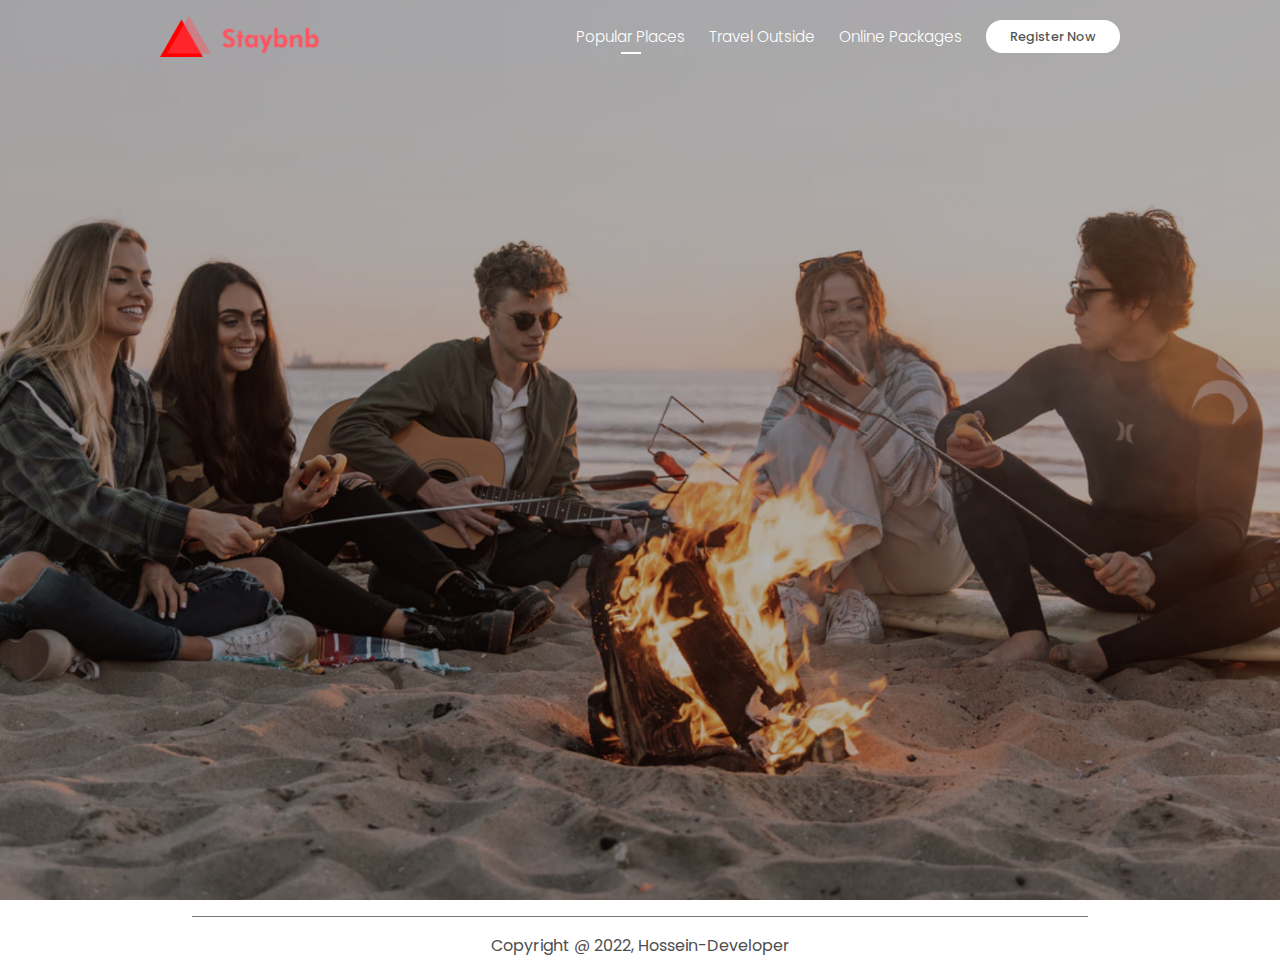
==== HouseList.html @ be30553f "Create header & footer" ====
<html lang="en">
  <head>
    <meta charset="UTF-8" />
    <meta http-equiv="X-UA-Compatible" content="IE=edge" />
    <meta name="viewport" content="width=device-width, initial-scale=1.0" />
    <!-- FontAwesome css link -->
    <link
      rel="stylesheet"
      href="https://cdnjs.cloudflare.com/ajax/libs/font-awesome/6.1.1/css/all.min.css"
      integrity="sha512-KfkfwYDsLkIlwQp6LFnl8zNdLGxu9YAA1QvwINks4PhcElQSvqcyVLLD9aMhXd13uQjoXtEKNosOWaZqXgel0g=="
      crossorigin="anonymous"
      referrerpolicy="no-referrer"
    />
    <!-- custom css link -->
    <link rel="stylesheet" href="assets/css/style.css" />
    <title>House Rental</title>
  </head>
  <body>
    <!-- header -->
    <header class="house-list-header">
      <!-- header menu -->
      <nav class="navbar-container navbar-white">
        <section class="navbar-row">
          <section class="navbar-logo">
            <img src="./assets/image/logo-red.png" alt="logo" />
          </section>
          <section class="menu-burger-btn">
            <i class="fa fa-bars"></i>
          </section>
        </section>
        <section class="navbar-row menu-burger d-none">
          <section class="navbar-menu">
            <ul>
              <li><a href="#">Popular Places</a></li>
              <li><a href="#">Travel Outside</a></li>
              <li><a href="#">Online Packages</a></li>
            </ul>
          </section>
          <section class="navbar-register-btn">
            <a href="#">Register Now</a>
          </section>
        </section>
      </nav>
    </header>

    <!-- footer -->
    <footer>
      <section class="footer-socil-icons">
        <a href="https://facebook.com/"><i class="fab fa-facebook"></i></a>
        <a href="https://youtube.com/"><i class="fab fa-youtube"></i></a>
        <a href="https://twitter.com/"><i class="fab fa-twitter"></i></a>
        <a href="https://linkedin.com/"><i class="fab fa-linkedin"></i></a>
        <a href="https://instagram.com/"><i class="fab fa-instagram"></i></a>
      </section>
      <section class="footer-copyright">
        Copyright @ 2022,
        <span
          ><a href="https://instagram.com/Hossein_developer"
            >Hossein-Developer</a
          >
        </span>
      </section>
    </footer>

    <!-- scripts -->
    <script src="assets/js/script.js"></script>
  </body>
</html>
---- assets/css/style.css ----
@import url("https://fonts.googleapis.com/css2?family=Poppins:ital,wght@0,100;0,200;0,300;0,400;0,500;0,600;1,500&display=swap");

/* default sytles */

* {
  margin: 0;
  padding: 0;
  border: none;
  outline: none;
  box-sizing: border-box;
}

body {
  background: #fff;
  color: #000;
  font-family: "Poppins", sans-serif;
}

a {
  text-decoration: none;
  color: #000;
}

li {
  list-style: none;
}

/* custom sytles */

header {
  width: 100%;
  height: 100vh;
  background-image: linear-gradient(rgba(0, 0, 0, 0.3), rgba(0, 0, 0, 0.3)),
    url("./../image/banner.png");
  background-size: cover;
  background-position: center;
}

/* header menu style */

.navbar-container {
  display: flex;
  align-items: center;
  justify-content: space-around;
  padding: 1rem 2rem;
}

.navbar-row {
  display: flex;
  align-items: center;
}

.navbar-logo img {
  width: 10rem;
}
.navbar-menu ul {
  display: flex;
}
.navbar-menu ul li a {
  color: #fff;
  margin-right: 1.5rem;
  font-size: 0.95rem;
  font-weight: 300;
}
.navbar-menu ul li:first-child {
  position: relative;
}
.navbar-menu ul li:first-child:before {
  content: "";
  position: absolute;
  bottom: -0.3rem;
  left: 34%;
  background: #fff;
  height: 1.5px;
  width: 15%;
}
.navbar-register-btn a {
  background: #fff;
  color: rgba(0, 0, 0, 0.685);
  padding: 0.5rem 1.5rem;
  border-radius: 1rem;
  font-size: 0.8rem;
  font-weight: 500;
}

.menu-burger-btn {
  display: none;
}

/* header searchBar style */

.header-searchbar {
  display: flex;
  flex-direction: column;
  align-items: center;
  margin-top: 20%;
}
.searchbar-title h1 {
  font-size: 3vw;
  color: #fff;
}
.searchbar-form form {
  display: flex;
  justify-content: space-evenly;
  background: #fff;
  padding: 0.5rem;
  margin-top: 1rem;
  border-radius: 3rem;
}
.searchbar-form form section {
  display: flex;
  flex-direction: column;
  justify-content: space-around;
  margin-left: 1.5rem;
}
.search-input {
  width: 8rem;
}
.search-input:first-of-type {
  width: 12rem;
}
.searchbar-form form section label {
  font-size: 0.9rem;
  font-weight: 600;
}

.search-border {
  border-right: 1px solid rgba(112, 112, 112, 0.486);
}
.searchbar-submit-btn button {
  background: tomato;
  color: white;
  padding: 1rem;
  border-radius: 50%;
  cursor: pointer;
}
.searchbar-submit-btn button img {
  width: 1rem;
}

main {
  margin: 0 3rem;
}

/* exclusive section & trending section styles */

.exclusive-section,
.trending-section {
  padding: 2rem 0;
}
.sub-title {
  font-size: 2vw;
  font-weight: 500;
  color: rgba(0, 0, 0, 0.795);
}
.exclusive-items,
.trending-items {
  display: flex;
  flex-wrap: wrap;
  justify-content: center;
}
.exclusive-items section {
  position: relative;
  margin: 1.5rem 0.7rem;
}
.exclusive-items section img {
  width: 14rem;
  border-radius: 1rem;
  z-index: -1;
}

.trending-items section img {
  width: 18rem;
  margin: 1.5rem 0.7rem;
  border-radius: 1rem;
}

.exclusive-items section span {
  position: absolute;
  top: 50%;
  left: 50%;
  transform: translate(-50%, -50%);
  color: #fff;
  text-align: center;
  z-index: 20;
}

.trending-items section h3 {
  margin: 0.2rem 0.7rem;
  font-weight: 500;
}

/* cta section styles */

.cta-section {
  margin: 5rem 0;
  background-image: linear-gradient(to right, #3f2321, transparent),
    url("./../image/banner-2.png");
  background-size: cover;
  background-position: center;
  border-radius: 10px;
  padding: 5%;
  color: #fff;
}

.cta-section h3 {
  font-size: 4vw;
  line-height: 5.3vw;
  font-weight: 500;
}

.cta-section p {
  font-size: 18px;
  margin: 1rem 0;
}

.cta-btn {
  display: inline-block;
  background: #ff5361;
  color: #fff;
  padding: 0.5rem 1rem;
  border-radius: 0.5rem;
  margin-top: 1rem;
}

/* travellers section styles */

.travellers-items {
  display: flex;
  flex-wrap: wrap;
  justify-content: center;
}
.travellers-items section {
  position: relative;
  margin: 1rem;
}
.travellers-items section img {
  width: 20rem;
  border-radius: 1rem;
  z-index: -1;
}
.travellers-items section p {
  position: absolute;
  top: 30%;
  left: 50%;
  transform: translate(-50%, -50%);
  width: 80%;
  color: #fff;
  font-size: 1.2rem;
  text-align: center;
}
.travellers-btn {
  display: flex;
  justify-content: center;
  margin: 2rem 0;
}
.travellers-btn a {
  padding: 1rem 4rem;
  border-radius: 2rem;
  background-color: rgba(223, 34, 1, 0.808);
  color: white;
  letter-spacing: 1px;
}

/* about section styles */

.about-section {
  text-align: center;
  margin: 80px 0;
  color: #333;
  font-size: 1rem;
}

.about-title h2 {
  font-size: 1.5rem;
  margin-bottom: 2rem;
  font-weight: 500;
}

/* footer */

footer {
  width: 100%;
  text-align: center;
}
footer,
footer a {
  color: rgb(78, 78, 78);
}
.footer-socil-icons {
  width: 70%;
  margin: 0.5rem auto;
  padding-bottom: 0.5rem;
  border-bottom: 1px solid rgba(0, 0, 0, 0.541);
}
.footer-socil-icons a {
  font-size: 1.3rem;
  margin-right: 0.5rem;
}
.footer-copyright {
  margin: 1rem 0;
}

/* make responsive */

@media only screen and (max-width: 800px) {
  .navbar-container {
    position: fixed;
    top: 0;
    flex-direction: column;
    width: 100%;
    padding: 0;
    background: #000;
    z-index: 1000;
  }

  .navbar-row {
    display: flex;
    width: 100%;
    align-items: center;
    justify-content: space-around;
    text-align: center;
    margin: 1rem 0;
  }

  .navbar-row:nth-child(2) {
    flex-direction: column-reverse;
    justify-content: center;
  }

  .d-none {
    display: none;
  }

  .navbar-menu ul {
    margin: 10px 0;
    display: flex;
    flex-direction: column;
  }
  .navbar-menu ul li {
    margin: 10px 0;
    display: block;
  }

  .navbar-register-btn {
    margin: 1rem 1rem 5px 0;
  }

  .menu-burger-btn {
    display: block;
    font-size: 1.3rem;
    color: #fff;
  }

  .header-searchbar {
    margin: 1%;
  }

  .searchbar-title h1 {
    font-size: 5vw;
    padding-top: 6rem;
  }
  .searchbar-form form {
    position: relative;
    flex-direction: column;
    justify-content: center;
    border-radius: 0.4rem;
  }
  .search-border {
    border-right: none;
    border-bottom: 1px solid rgba(102, 102, 102, 0.616);
  }
  .search-input {
    width: 78% !important;
    margin: 0.1rem;
    padding: 0.3rem;
  }
  .searchbar-form form section label {
    font-size: 0.8rem;
    font-weight: 500;
    padding: 0.2rem 0;
  }
  .searchbar-submit-btn button {
    position: absolute;
    left: 40%;
    bottom: -15%;
    padding: 1rem;
    border-radius: 50%;
  }
  .sub-title {
    font-size: 5vw;
  }
}
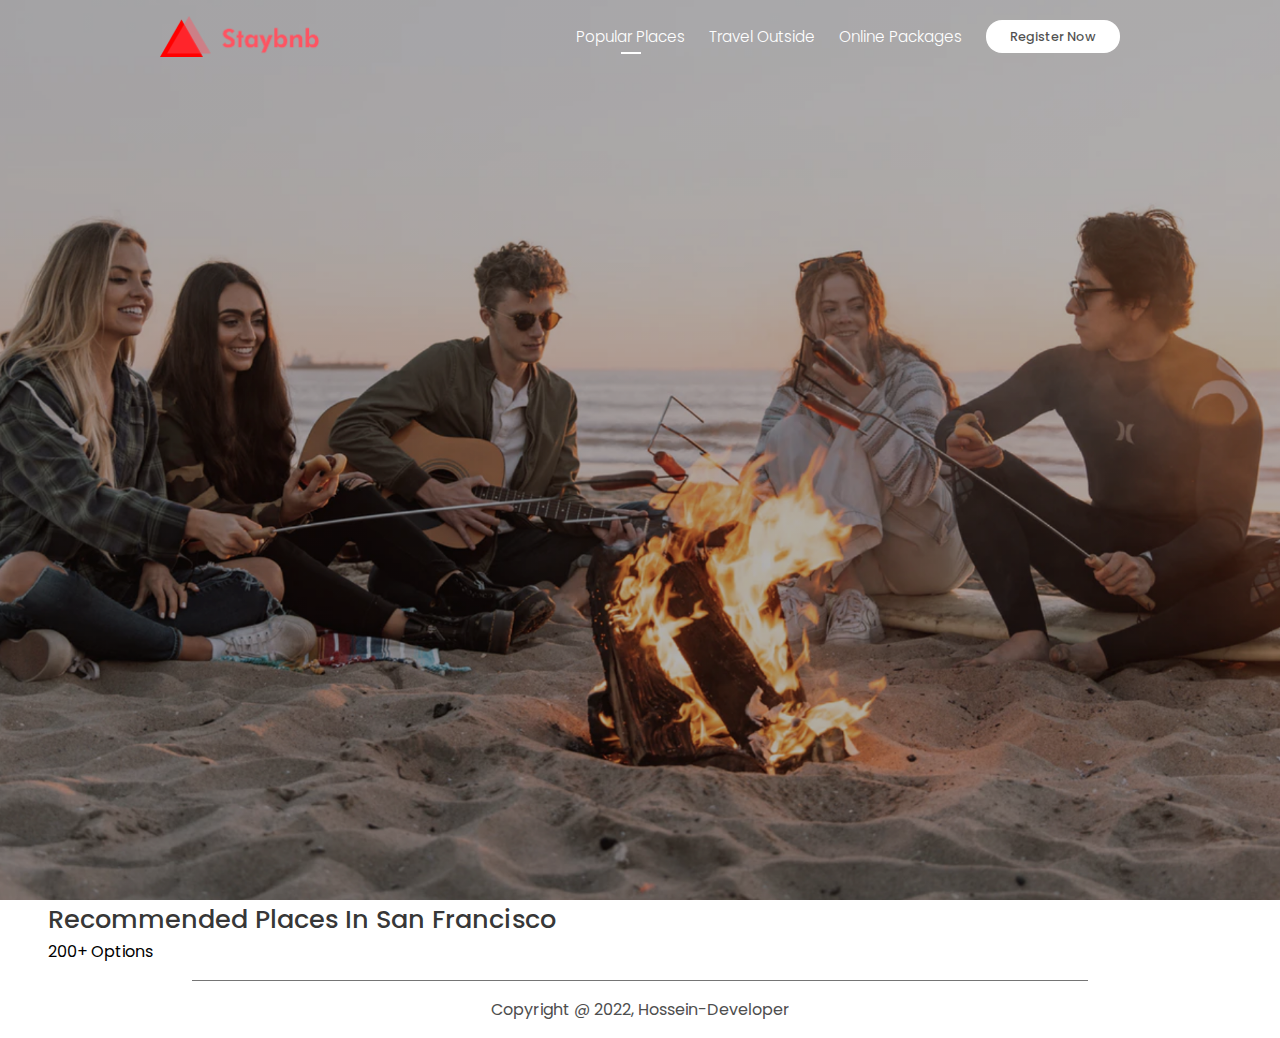
==== commit f49acbc7: "Create list container" ====
--- a/HouseList.html
+++ b/HouseList.html
@@ -43,6 +43,19 @@
       </nav>
     </header>
 
+    <main class="lists-container">
+      <section class="lists">
+        <section class="house-list">
+          <section class="house-list-title">
+            <h1 class="sub-title">Recommended Places In San Francisco</h1>
+            <p>200+ Options</p>
+          </section>
+          <section class="house-list-container"></section>
+        </section>
+        <section class="filters-list"></section>
+      </section>
+    </main>
+
     <!-- footer -->
     <footer>
       <section class="footer-socil-icons">
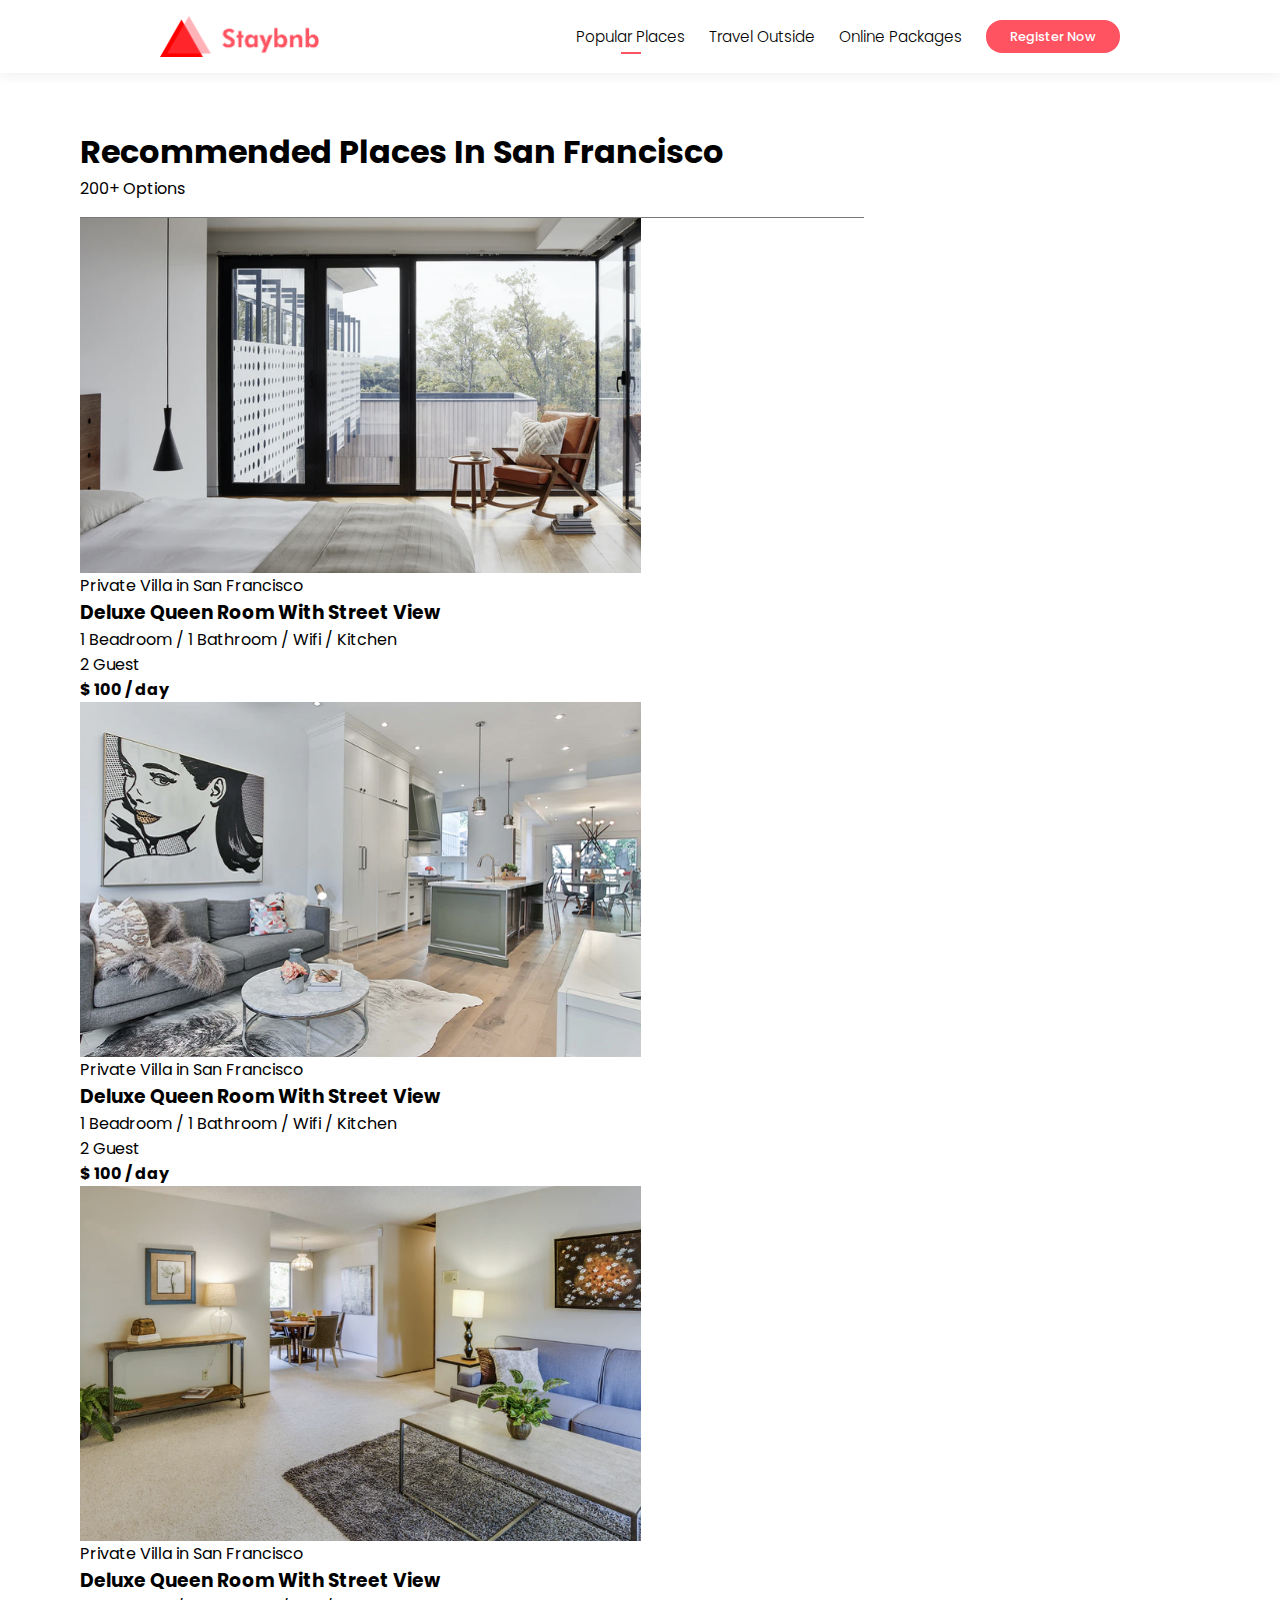
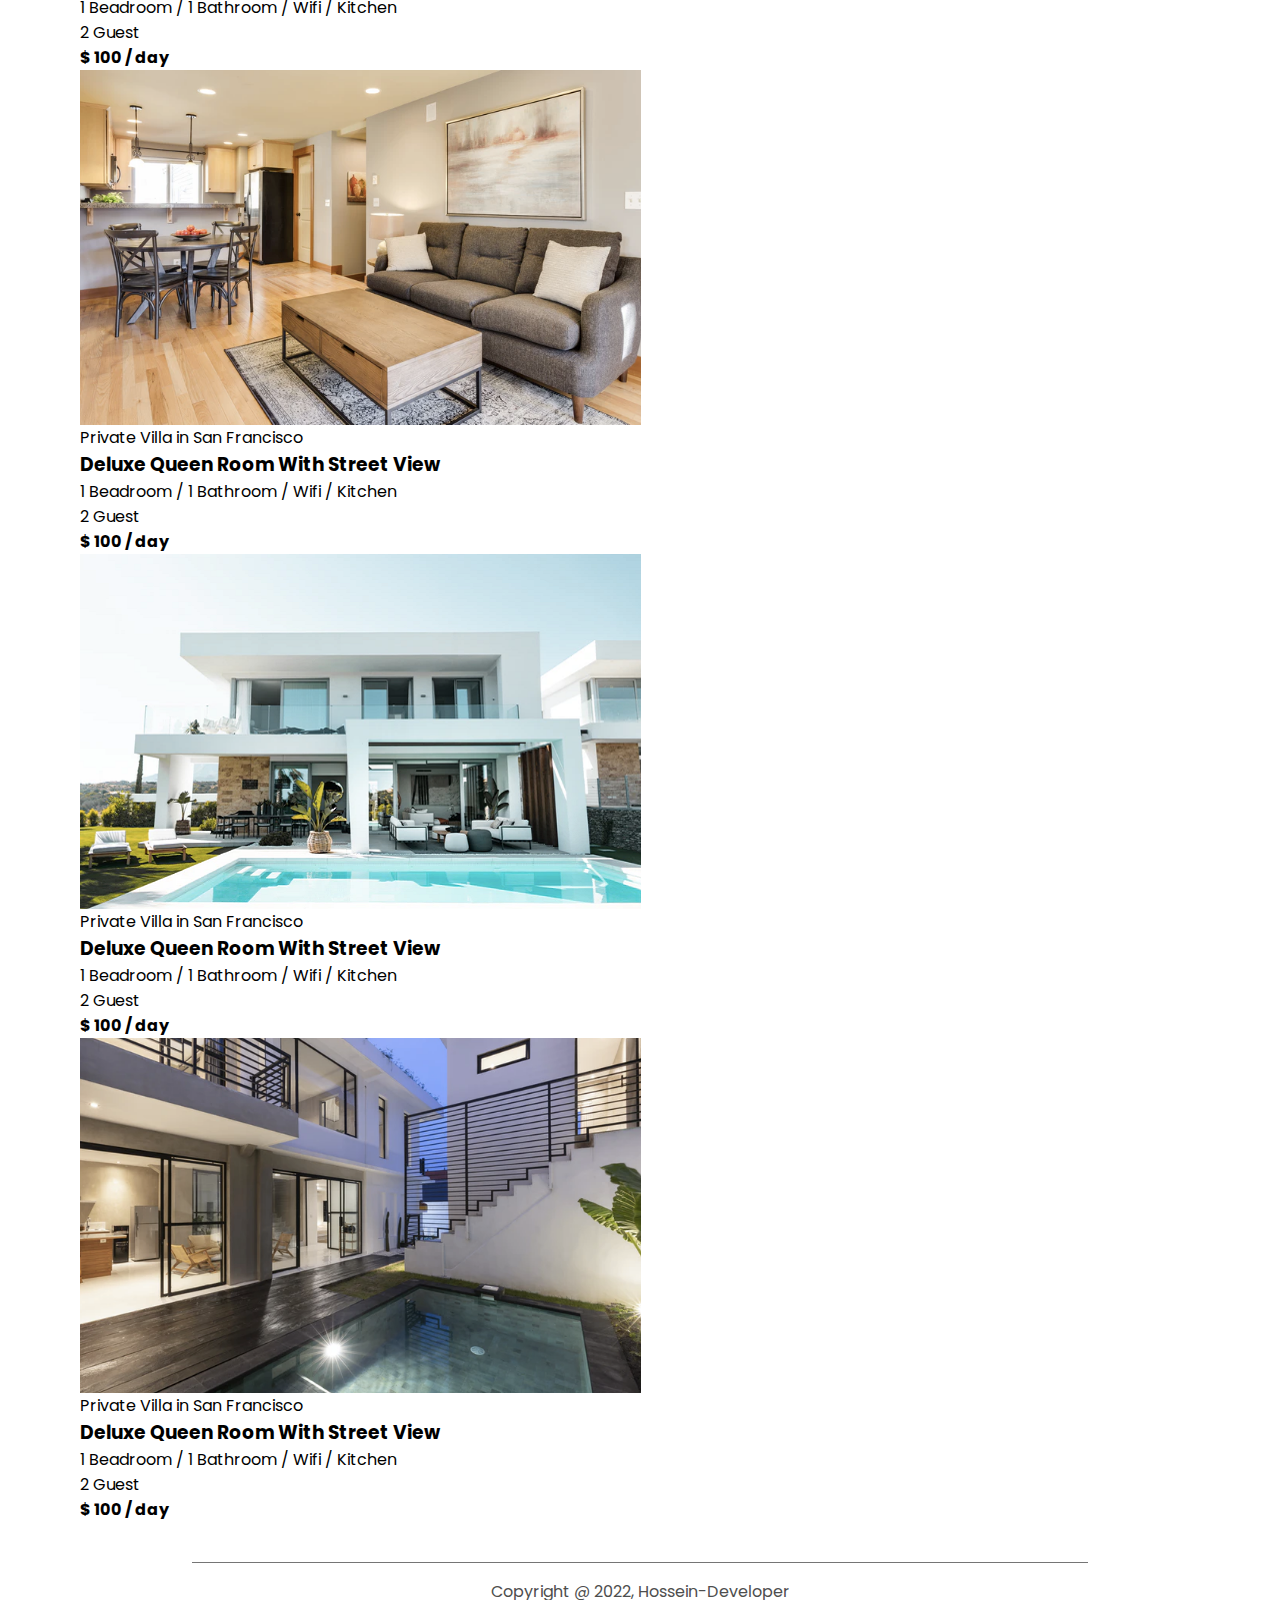
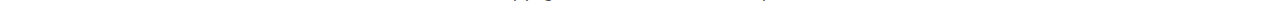
==== commit 82a7c500: "done house list section" ====
--- a/HouseList.html
+++ b/HouseList.html
@@ -45,14 +45,149 @@
 
     <main class="lists-container">
       <section class="lists">
+        <!-- house list section -->
+
         <section class="house-list">
           <section class="house-list-title">
-            <h1 class="sub-title">Recommended Places In San Francisco</h1>
+            <h1>Recommended Places In San Francisco</h1>
             <p>200+ Options</p>
           </section>
-          <section class="house-list-container"></section>
+          <section class="house-list-container">
+            <!-- houses 1-->
+
+            <section class="house">
+              <section class="house-img">
+                <img src="./assets/image/image-s1.png" alt="" />
+              </section>
+              <section class="house-info">
+                <p>Private Villa in San Francisco</p>
+                <h3>Deluxe Queen Room With Street View</h3>
+                <p>1 Beadroom / 1 Bathroom / Wifi / Kitchen</p>
+                <section class="house-rate">
+                  <i class="fas fa-star"></i>
+                  <i class="fas fa-star"></i>
+                  <i class="fas fa-star"></i>
+                  <i class="fas fa-star-half-alt"></i>
+                  <i class="far fa-star"></i>
+                </section>
+                <section class="house-price">
+                  <p>2 Guest</p>
+                  <h4>$ 100 <span> / day</span></h4>
+                </section>
+              </section>
+            </section>
+            <!-- houses 2-->
+            <section class="house">
+              <section class="house-img">
+                <img src="./assets/image/image-s2.png" alt="" />
+              </section>
+              <section class="house-info">
+                <p>Private Villa in San Francisco</p>
+                <h3>Deluxe Queen Room With Street View</h3>
+                <p>1 Beadroom / 1 Bathroom / Wifi / Kitchen</p>
+                <section class="house-rate">
+                  <i class="fas fa-star"></i>
+                  <i class="fas fa-star"></i>
+                  <i class="fas fa-star"></i>
+                  <i class="fas fa-star-half-alt"></i>
+                  <i class="far fa-star"></i>
+                </section>
+                <section class="house-price">
+                  <p>2 Guest</p>
+                  <h4>$ 100 <span> / day</span></h4>
+                </section>
+              </section>
+            </section>
+            <!-- houses 3-->
+            <section class="house">
+              <section class="house-img">
+                <img src="./assets/image/image-s3.png" alt="" />
+              </section>
+              <section class="house-info">
+                <p>Private Villa in San Francisco</p>
+                <h3>Deluxe Queen Room With Street View</h3>
+                <p>1 Beadroom / 1 Bathroom / Wifi / Kitchen</p>
+                <section class="house-rate">
+                  <i class="fas fa-star"></i>
+                  <i class="fas fa-star"></i>
+                  <i class="fas fa-star"></i>
+                  <i class="fas fa-star-half-alt"></i>
+                  <i class="far fa-star"></i>
+                </section>
+                <section class="house-price">
+                  <p>2 Guest</p>
+                  <h4>$ 100 <span> / day</span></h4>
+                </section>
+              </section>
+            </section>
+            <!-- houses 4-->
+            <section class="house">
+              <section class="house-img">
+                <img src="./assets/image/image-s4.png" alt="" />
+              </section>
+              <section class="house-info">
+                <p>Private Villa in San Francisco</p>
+                <h3>Deluxe Queen Room With Street View</h3>
+                <p>1 Beadroom / 1 Bathroom / Wifi / Kitchen</p>
+                <section class="house-rate">
+                  <i class="fas fa-star"></i>
+                  <i class="fas fa-star"></i>
+                  <i class="fas fa-star"></i>
+                  <i class="fas fa-star-half-alt"></i>
+                  <i class="far fa-star"></i>
+                </section>
+                <section class="house-price">
+                  <p>2 Guest</p>
+                  <h4>$ 100 <span> / day</span></h4>
+                </section>
+              </section>
+            </section>
+            <!-- houses 5-->
+            <section class="house">
+              <section class="house-img">
+                <img src="./assets/image/image-s5.png" alt="" />
+              </section>
+              <section class="house-info">
+                <p>Private Villa in San Francisco</p>
+                <h3>Deluxe Queen Room With Street View</h3>
+                <p>1 Beadroom / 1 Bathroom / Wifi / Kitchen</p>
+                <section class="house-rate">
+                  <i class="fas fa-star"></i>
+                  <i class="fas fa-star"></i>
+                  <i class="fas fa-star"></i>
+                  <i class="fas fa-star-half-alt"></i>
+                  <i class="far fa-star"></i>
+                </section>
+                <section class="house-price">
+                  <p>2 Guest</p>
+                  <h4>$ 100 <span> / day</span></h4>
+                </section>
+              </section>
+            </section>
+            <!-- houses 6-->
+            <section class="house">
+              <section class="house-img">
+                <img src="./assets/image/image-s6.png" alt="" />
+              </section>
+              <section class="house-info">
+                <p>Private Villa in San Francisco</p>
+                <h3>Deluxe Queen Room With Street View</h3>
+                <p>1 Beadroom / 1 Bathroom / Wifi / Kitchen</p>
+                <section class="house-rate">
+                  <i class="fas fa-star"></i>
+                  <i class="fas fa-star"></i>
+                  <i class="fas fa-star"></i>
+                  <i class="fas fa-star-half-alt"></i>
+                  <i class="far fa-star"></i>
+                </section>
+                <section class="house-price">
+                  <p>2 Guest</p>
+                  <h4>$ 100 <span> / day</span></h4>
+                </section>
+              </section>
+            </section>
+          </section>
         </section>
-        <section class="filters-list"></section>
       </section>
     </main>
 
--- a/assets/css/style.css
+++ b/assets/css/style.css
@@ -27,7 +27,7 @@
 
 /* custom sytles */
 
-header {
+.header {
   width: 100%;
   height: 100vh;
   background-image: linear-gradient(rgba(0, 0, 0, 0.3), rgba(0, 0, 0, 0.3)),
@@ -304,6 +304,10 @@
 /* make responsive */
 
 @media only screen and (max-width: 800px) {
+  header {
+    max-height: 145vh;
+  }
+
   .navbar-container {
     position: fixed;
     top: 0;
@@ -391,3 +395,45 @@
     font-size: 5vw;
   }
 }
+
+/* house list styles */
+
+.house-list-header {
+  height: 5rem;
+}
+
+.navbar-white {
+  background: #fff;
+  box-shadow: 0 5px 10px rgba(0, 0, 0, 0.05);
+}
+
+.navbar-white .navbar-menu ul li a {
+  color: #000;
+}
+.navbar-white .navbar-register-btn a {
+  background: #ff5361;
+  color: #fff;
+}
+.navbar-white .menu-burger-btn {
+  color: #000;
+}
+.navbar-white .navbar-menu ul li:first-child:before {
+  background: #ff5361;
+}
+
+.lists-container {
+  margin: 2rem 5rem;
+}
+.lists {
+  width: 100%;
+}
+.house-list {
+  width: 70%;
+}
+.house-list-title {
+  padding: 1rem 0;
+  border-bottom: 1px solid rgb(121, 121, 121);
+}
+.filters-list {
+  width: 30%;
+}
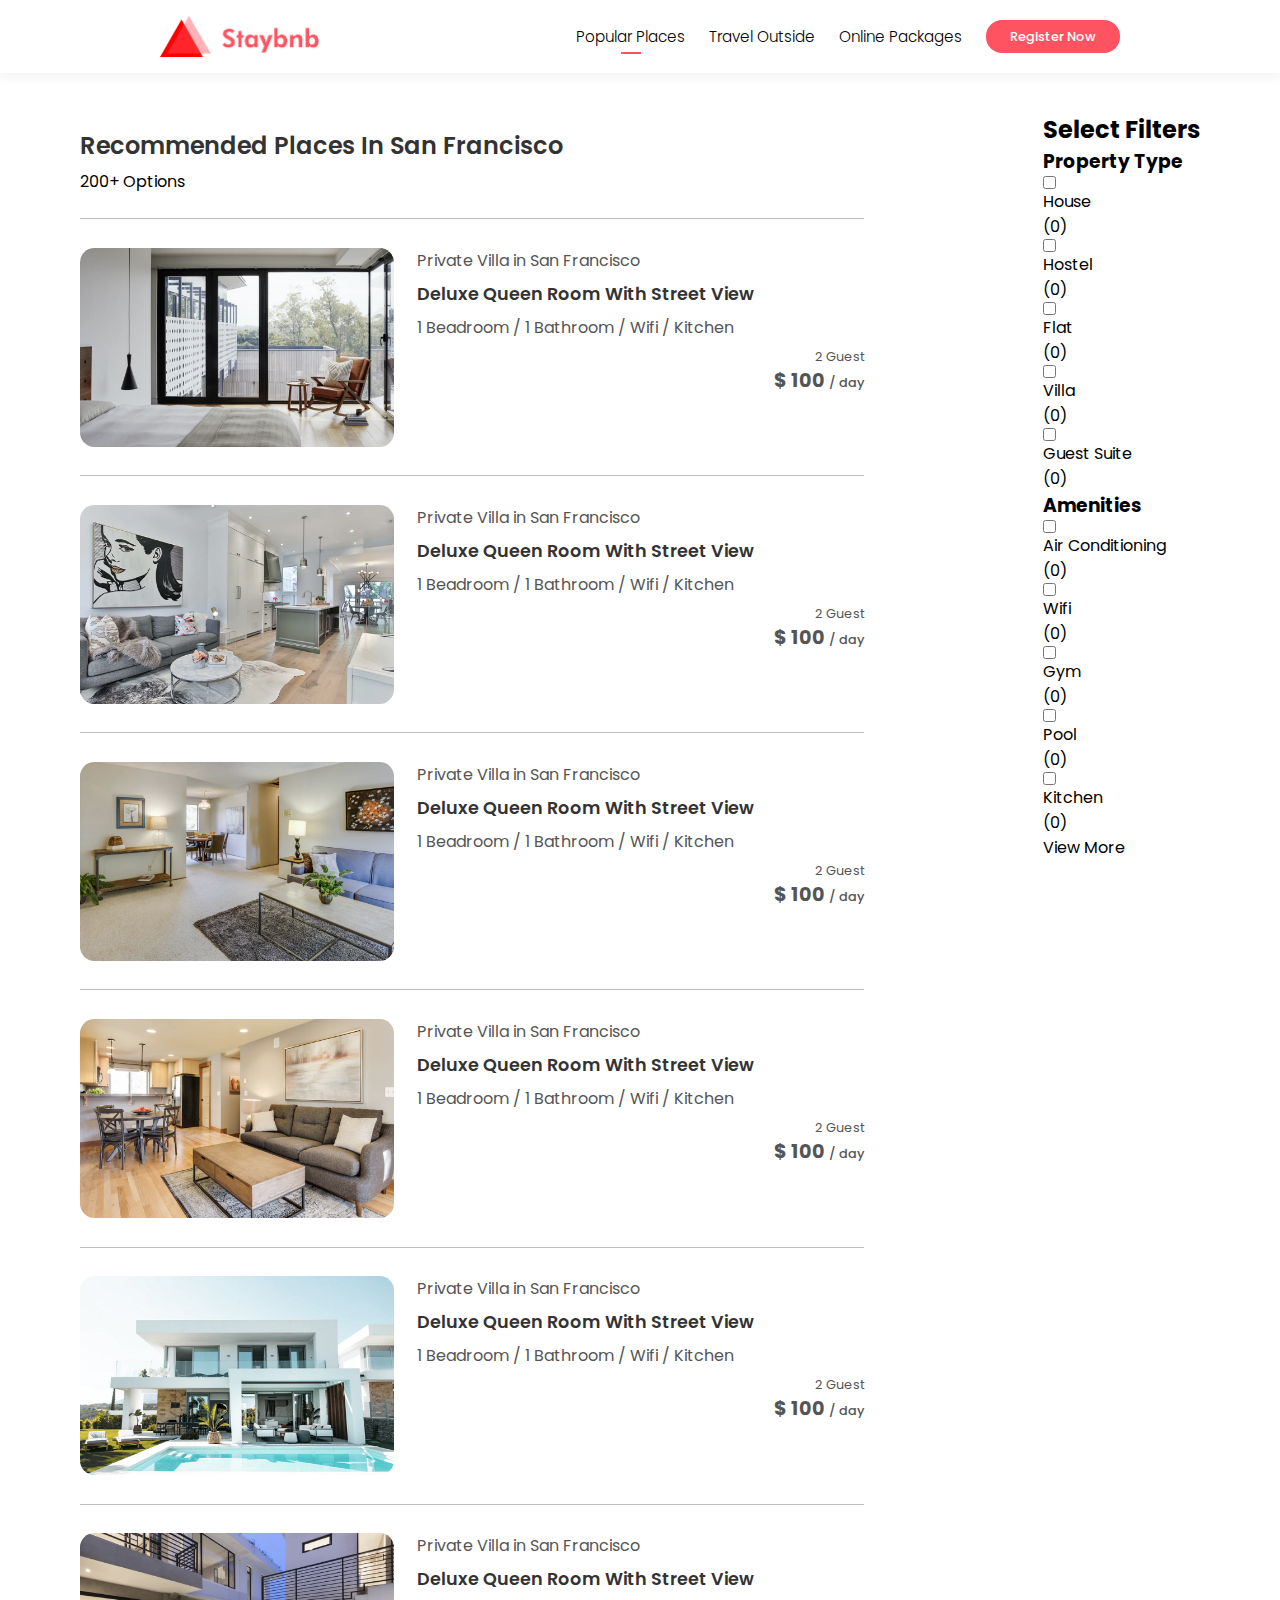
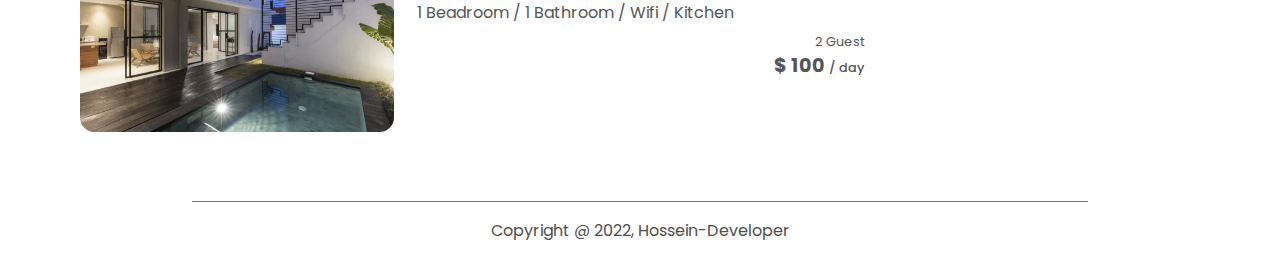
==== commit 3a86f74b: "Create sidebar section" ====
--- a/HouseList.html
+++ b/HouseList.html
@@ -188,6 +188,85 @@
             </section>
           </section>
         </section>
+
+        <!-- sidebar filter section -->
+
+        <aside class="filters-list">
+          <section class="sidebar">
+            <!-- Property filters -->
+
+            <section class="sidebar-title">
+              <h2>Select Filters</h2>
+              <h3>Property Type</h3>
+            </section>
+            <section class="sidebar-filters">
+              <section class="filter">
+                <input type="checkbox" />
+                <p>House</p>
+                <span>(0)</span>
+              </section>
+              <section class="filter">
+                <input type="checkbox" />
+                <p>Hostel</p>
+                <span>(0)</span>
+              </section>
+              <section class="filter">
+                <input type="checkbox" />
+                <p>Flat</p>
+                <span>(0)</span>
+              </section>
+              <section class="filter">
+                <input type="checkbox" />
+                <p>Villa</p>
+                <span>(0)</span>
+              </section>
+              <section class="filter">
+                <input type="checkbox" />
+                <p>Guest Suite</p>
+                <span>(0)</span>
+              </section>
+            </section>
+
+            <!-- Amenities filters -->
+
+            <section class="sidebar-title">
+              <h3>Amenities</h3>
+            </section>
+            <section class="sidebar-filters">
+              <section class="filter">
+                <input type="checkbox" />
+                <p>Air Conditioning</p>
+                <span>(0)</span>
+              </section>
+              <section class="filter">
+                <input type="checkbox" />
+                <p>Wifi</p>
+                <span>(0)</span>
+              </section>
+              <section class="filter">
+                <input type="checkbox" />
+                <p>Gym</p>
+                <span>(0)</span>
+              </section>
+              <section class="filter">
+                <input type="checkbox" />
+                <p>Pool</p>
+                <span>(0)</span>
+              </section>
+              <section class="filter">
+                <input type="checkbox" />
+                <p>Kitchen</p>
+                <span>(0)</span>
+              </section>
+            </section>
+
+            <!-- read more -->
+
+            <section class="sidebar-link">
+              <a href="#">View More</a>
+            </section>
+          </section>
+        </aside>
       </section>
     </main>
 
--- a/assets/css/style.css
+++ b/assets/css/style.css
@@ -398,6 +398,8 @@
 
 /* house list styles */
 
+/* header styles */
+
 .house-list-header {
   height: 5rem;
 }
@@ -421,19 +423,73 @@
   background: #ff5361;
 }
 
+/* house list style */
+
 .lists-container {
   margin: 2rem 5rem;
 }
 .lists {
+  display: flex;
+  flex-wrap: wrap;
+  justify-content: space-between;
+}
+.house-list {
+  flex-basis: 70%;
+}
+.house-list-title {
+  padding: 1rem 0 1.5rem;
+}
+
+.house-list-title h1 {
+  color: #333;
+  font-weight: 600;
+  font-size: 1.5rem;
+  margin-bottom: 0.4rem;
+}
+
+.house {
+  display: flex;
+  justify-content: space-between;
+  flex-wrap: wrap;
+  padding: 1.8rem 0;
+  border-top: 1px solid rgba(153, 153, 153, 0.616);
+}
+
+.house-img {
+  flex-basis: 40%;
+}
+
+.house-img img {
   width: 100%;
-}
-.house-list {
-  width: 70%;
-}
-.house-list-title {
-  padding: 1rem 0;
-  border-bottom: 1px solid rgb(121, 121, 121);
-}
-.filters-list {
-  width: 30%;
-}
+  border-radius: 0.9rem;
+}
+
+.house-info {
+  margin-left: 0.2rem;
+  flex-basis: 57%;
+  color: #555;
+}
+
+.house-info h3 {
+  margin: 0.5rem 0;
+  font-size: 1.1rem;
+  font-weight: 600;
+  color: #333;
+}
+
+.house-rate {
+  margin-top: 0.5rem;
+  color: rgb(255, 136, 0);
+}
+
+.house-price {
+  text-align: right;
+  font-size: 0.8rem;
+}
+.house-price h4 {
+  font-size: 1.2rem;
+}
+.house-price h4 > span {
+  font-size: 0.8rem;
+  font-weight: 500;
+}
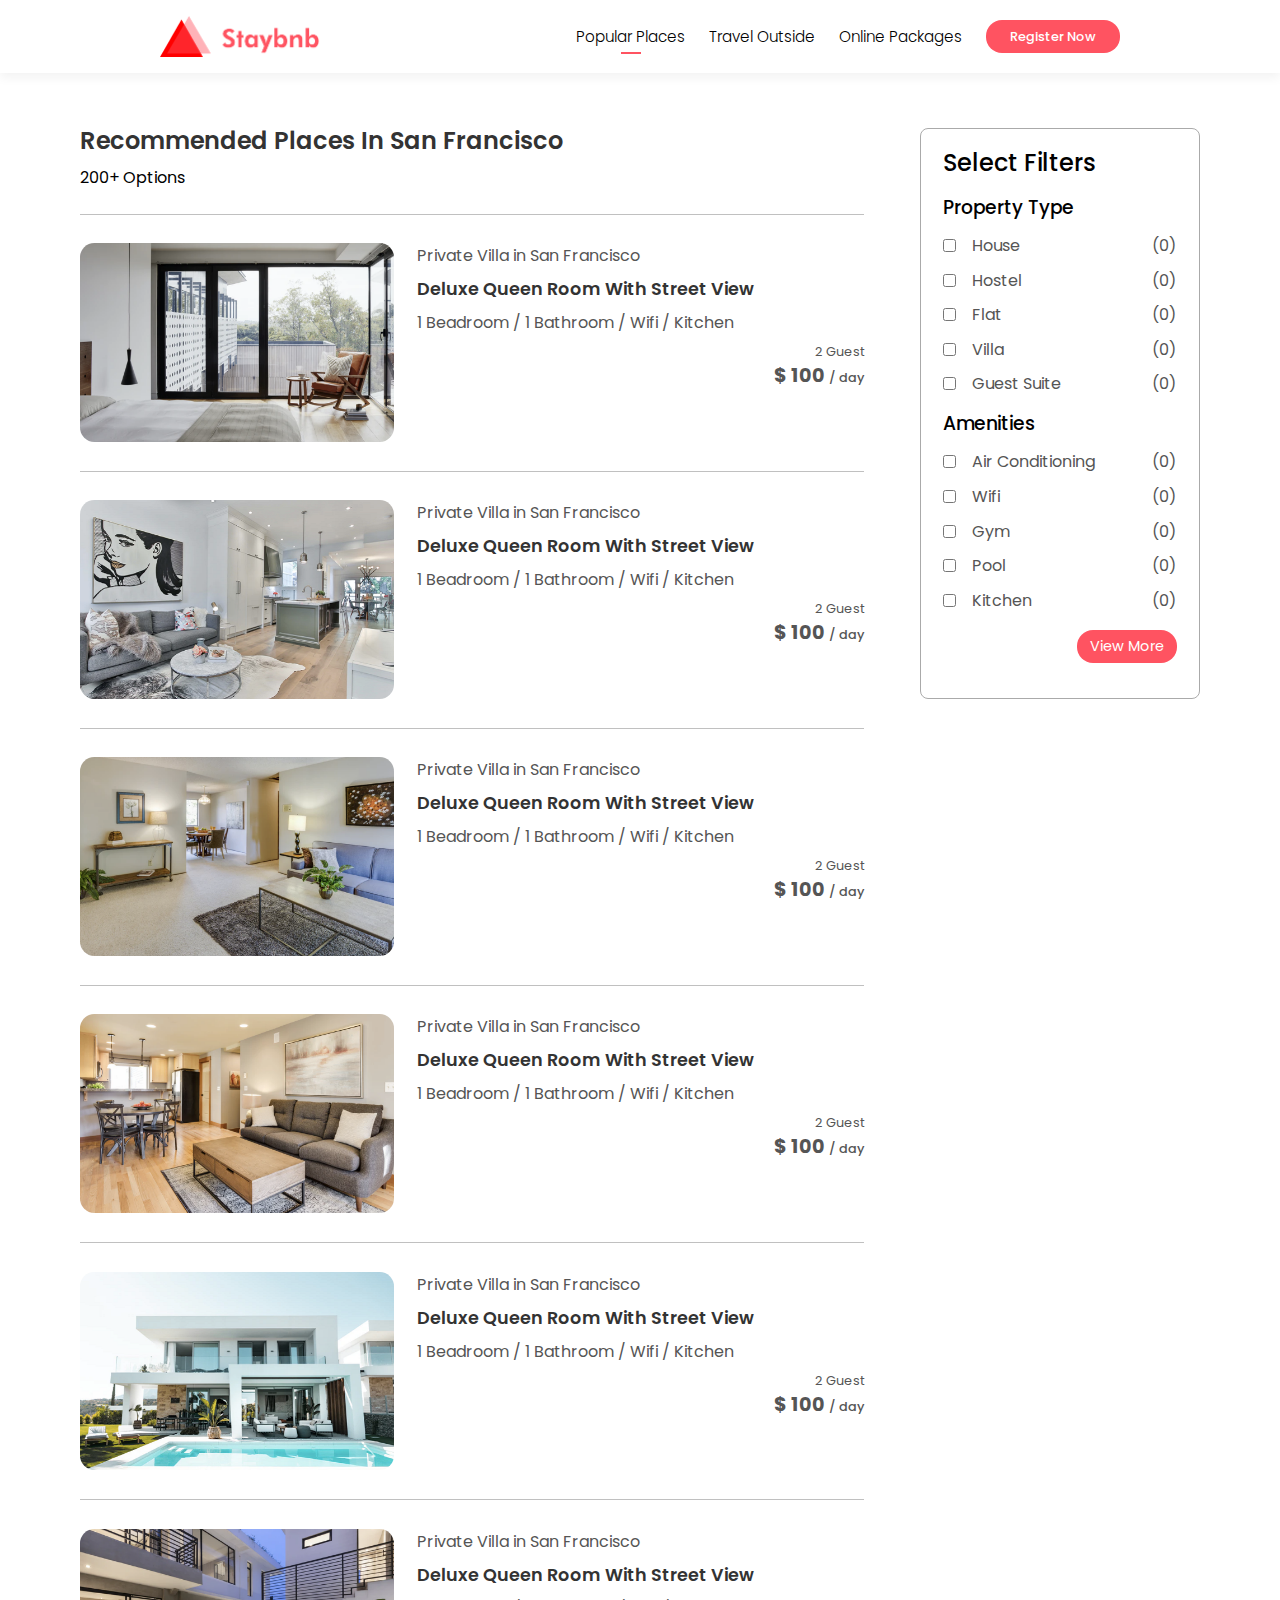
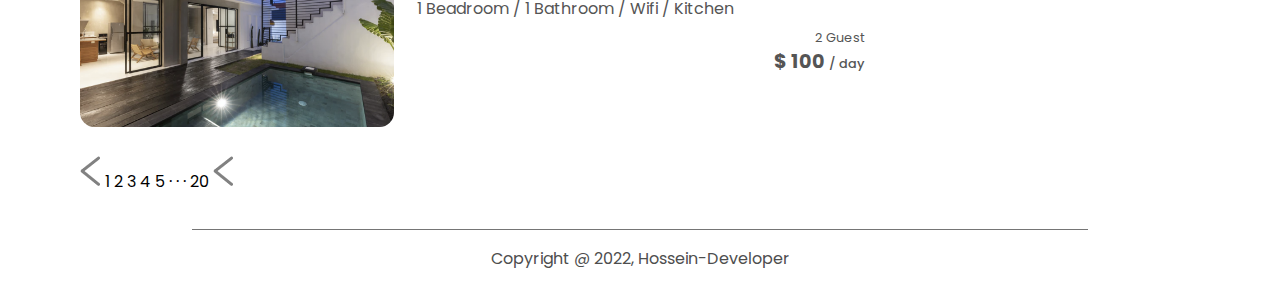
==== commit 87f4a21f: "Create pagination section" ====
--- a/HouseList.html
+++ b/HouseList.html
@@ -268,6 +268,20 @@
           </section>
         </aside>
       </section>
+
+      <!-- pagination section -->
+
+      <section class="pagination">
+        <img src="./assets/image/arrow.png" alt="" />
+        <span class="current">1</span>
+        <span>2</span>
+        <span>3</span>
+        <span>4</span>
+        <span>5</span>
+        <span>&middot; &middot; &middot;</span>
+        <span>20</span>
+        <img src="./assets/image/arrow.png" alt="" class="right-arrow" />
+      </section>
     </main>
 
     <!-- footer -->
--- a/assets/css/style.css
+++ b/assets/css/style.css
@@ -426,7 +426,7 @@
 /* house list style */
 
 .lists-container {
-  margin: 2rem 5rem;
+  margin: 1.7rem 5rem;
 }
 .lists {
   display: flex;
@@ -493,3 +493,49 @@
   font-size: 0.8rem;
   font-weight: 500;
 }
+
+/* sidebr filters style */
+
+.filters-list {
+  flex-basis: 25%;
+}
+
+.sidebar {
+  border: 1px solid rgba(153, 153, 153, 0.836);
+  border-radius: 0.5rem;
+  margin-top: 1.3rem;
+  padding: 1rem 1.4rem;
+}
+.sidebar-title h2 {
+  font-weight: 500;
+}
+.sidebar-title h3 {
+  font-weight: 500;
+  margin: 0.8rem 0 0.7rem;
+}
+
+.filter {
+  display: flex;
+  align-items: center;
+  color: #555;
+  margin-bottom: 0.6rem;
+}
+.filter p {
+  flex: 1;
+}
+.filter input {
+  margin-right: 1rem;
+  cursor: pointer;
+}
+
+.sidebar-link {
+  text-align: right;
+  margin: 1.5rem 0;
+}
+.sidebar-link a {
+  color: #fff;
+  background-color: #ff5361;
+  font-size: 0.9rem;
+  padding: 0.4rem 0.8rem;
+  border-radius: 1rem;
+}
